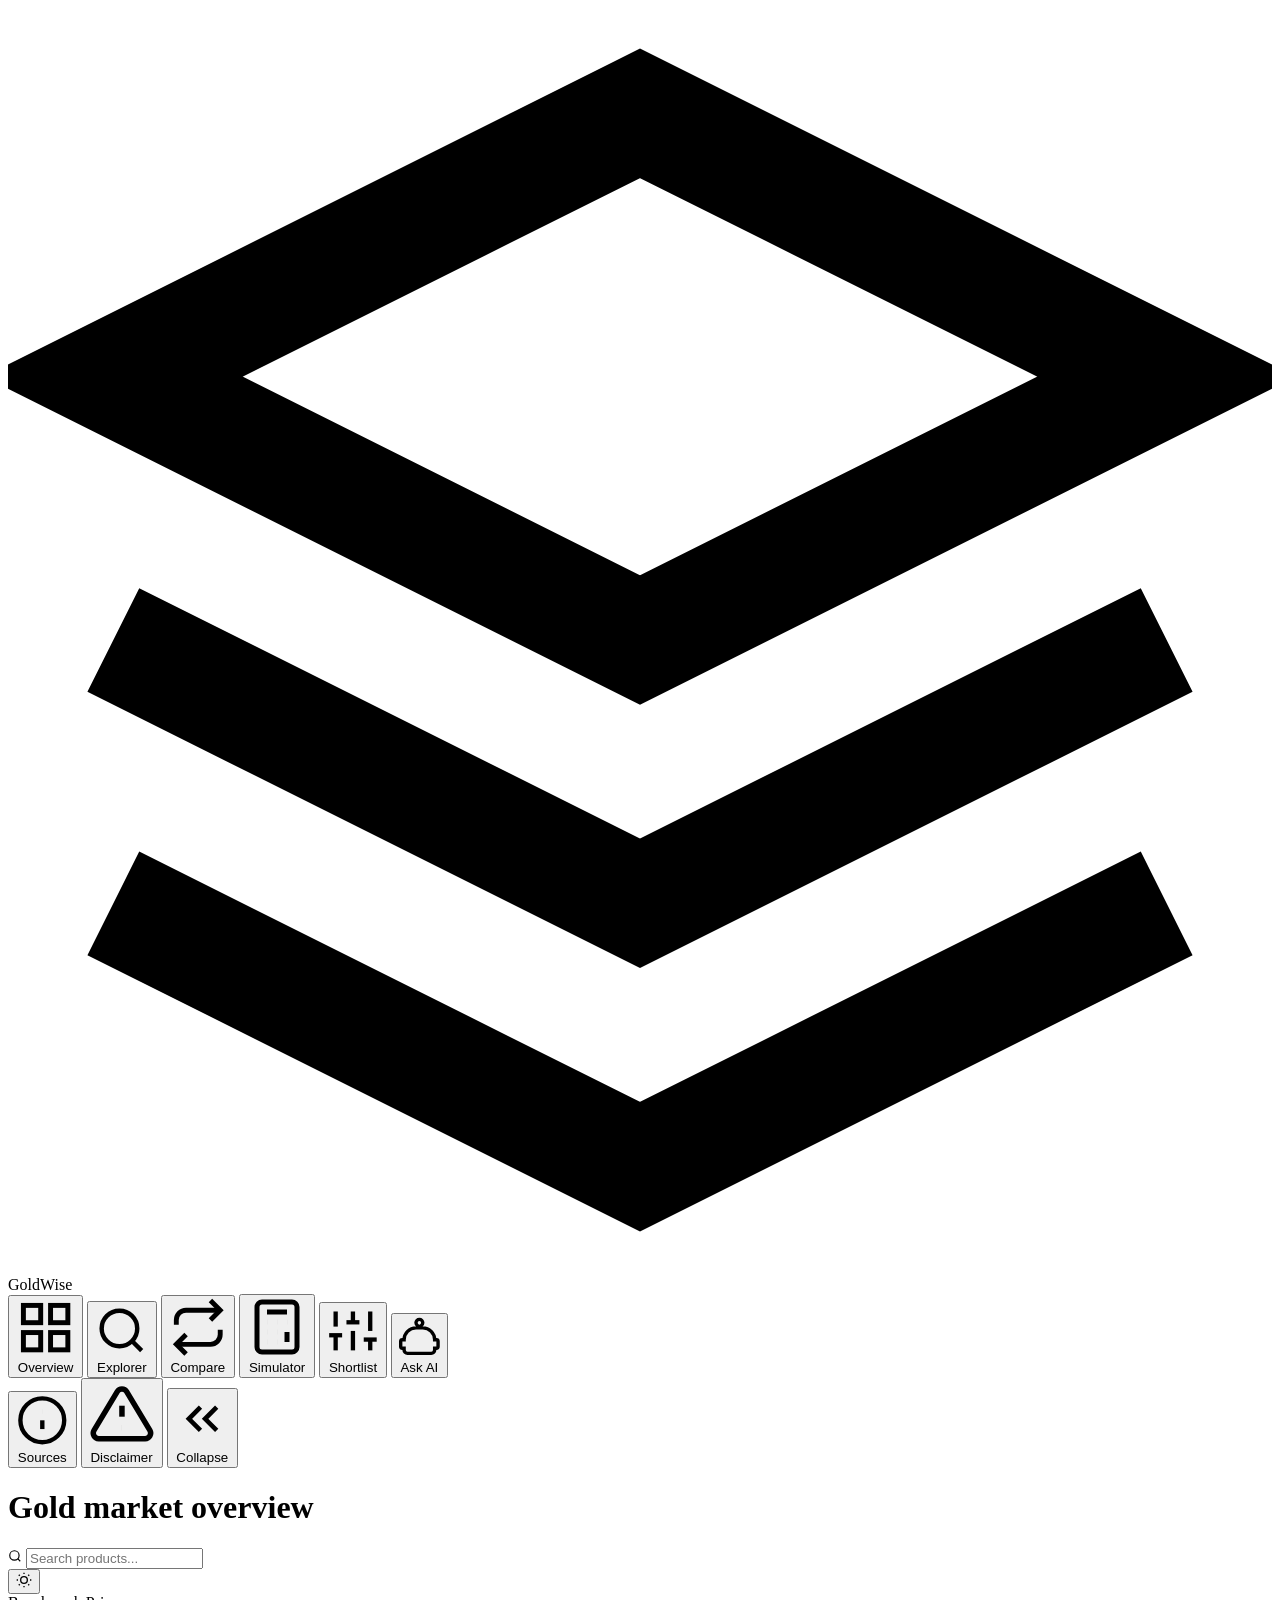
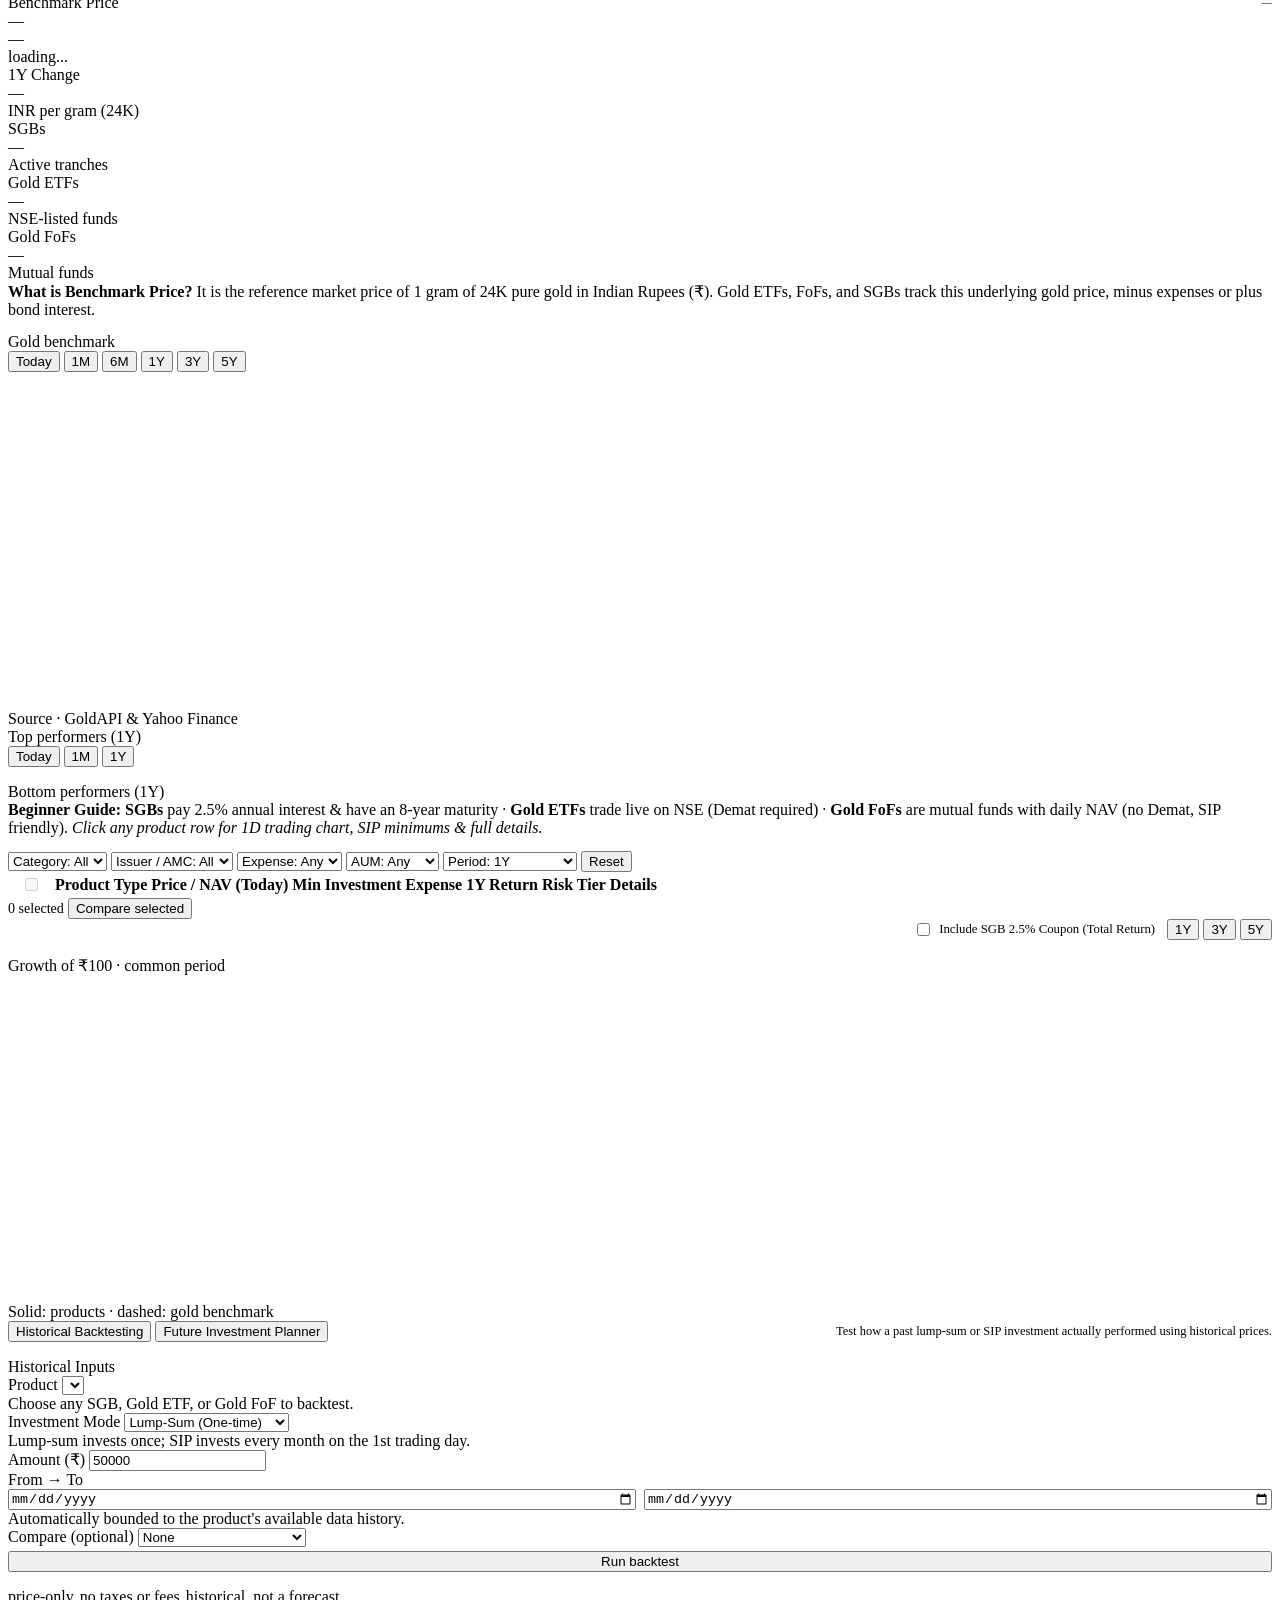
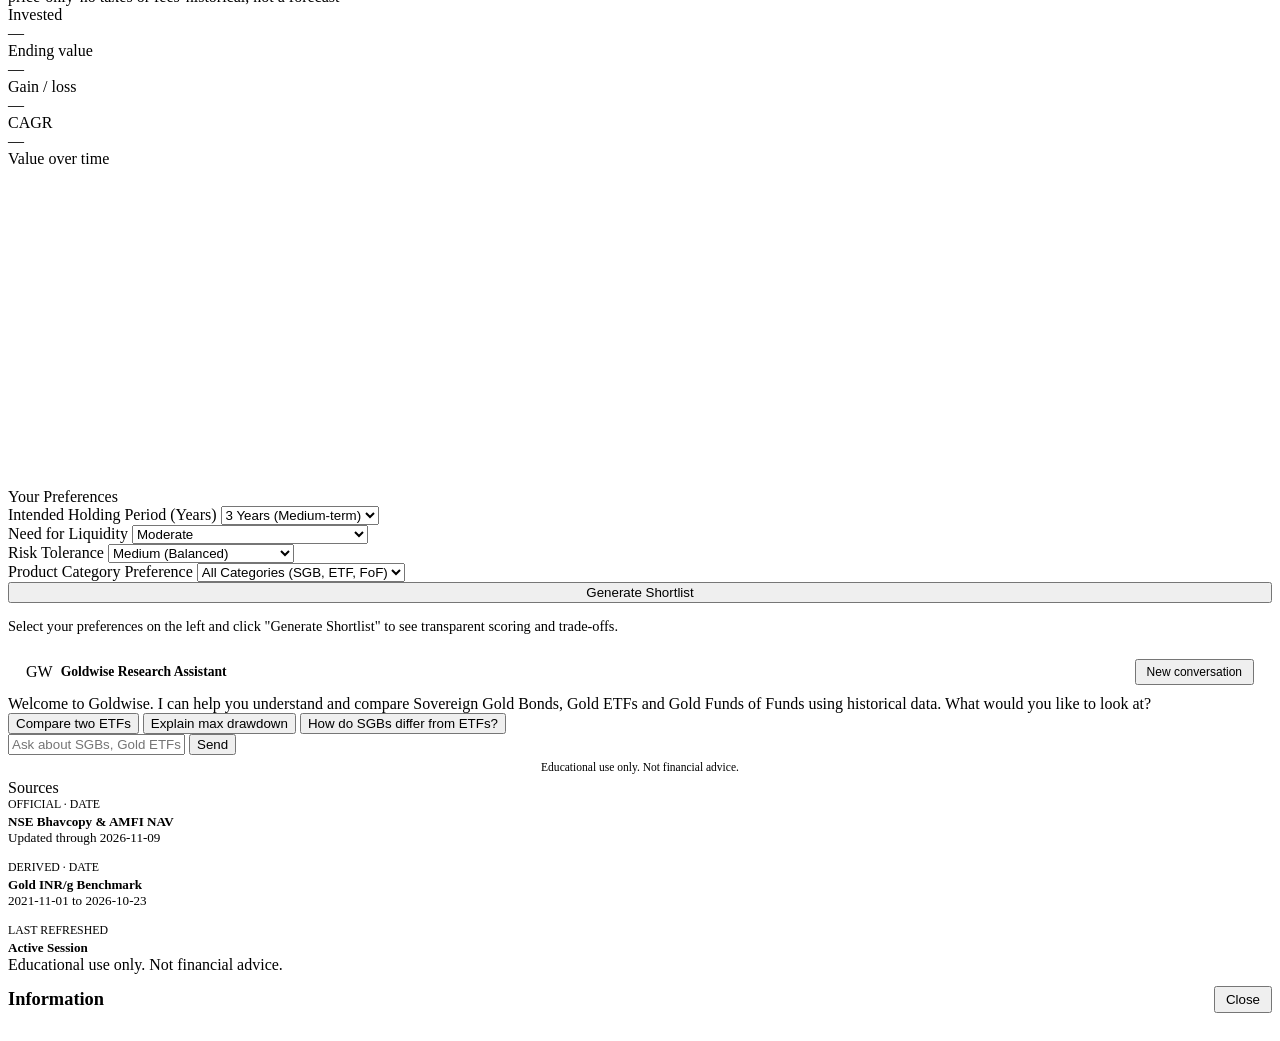
==== frontend/index.html @ 026c1738 "Initial commit: GoldWise investment platform with Vercel deployment support" ====
<!DOCTYPE html>
<html lang="en" data-theme="dark">
<head>
  <meta charset="UTF-8" />
  <meta name="viewport" content="width=device-width, initial-scale=1.0" />
  <title>GoldWise — Gold Investment Intelligence</title>
  <link rel="stylesheet" href="/css/styles.css" />
  <script>
    (function() {
      try {
        var t = new URLSearchParams(window.location.search).get('theme') || localStorage.getItem('gw_theme') || 'dark';
        document.documentElement.setAttribute('data-theme', t);
      } catch (e) {}
    })();
  </script>
  <!-- Plotly.js for Interactive Financial Charts -->
  <script src="https://cdn.plot.ly/plotly-2.32.0.min.js"></script>
</head>
<body>

<div class="app-container">

  <!-- LEFT SIDEBAR -->
  <aside class="sidebar" id="sidebar">
    <div class="brand">
      <svg class="brand-icon" viewBox="0 0 24 24" fill="none" stroke="currentColor" stroke-width="2.2">
        <path d="M12 2L2 7l10 5 10-5-10-5zM2 17l10 5 10-5M2 12l10 5 10-5"/>
      </svg>
      <div class="brand-name">Gold<span>Wise</span></div>
    </div>

    <nav class="nav-menu">
      <button class="nav-item active" data-tab="overview">
        <svg class="nav-icon" viewBox="0 0 24 24" fill="none" stroke="currentColor" stroke-width="2">
          <rect x="3" y="3" width="7" height="7"/><rect x="14" y="3" width="7" height="7"/>
          <rect x="14" y="14" width="7" height="7"/><rect x="3" y="14" width="7" height="7"/>
        </svg>
        <span class="nav-label">Overview</span>
      </button>

      <button class="nav-item" data-tab="explorer">
        <svg class="nav-icon" viewBox="0 0 24 24" fill="none" stroke="currentColor" stroke-width="2">
          <circle cx="11" cy="11" r="8"/><line x1="21" y1="21" x2="16.65" y2="16.65"/>
        </svg>
        <span class="nav-label">Explorer</span>
      </button>

      <button class="nav-item" data-tab="compare">
        <svg class="nav-icon" viewBox="0 0 24 24" fill="none" stroke="currentColor" stroke-width="2">
          <polyline points="17 1 21 5 17 9"/><path d="M3 11V9a4 4 0 0 1 4-4h14"/>
          <polyline points="7 23 3 19 7 15"/><path d="M21 13v2a4 4 0 0 1-4 4H3"/>
        </svg>
        <span class="nav-label">Compare</span>
      </button>

      <button class="nav-item" data-tab="simulator">
        <svg class="nav-icon" viewBox="0 0 24 24" fill="none" stroke="currentColor" stroke-width="2">
          <rect x="4" y="2" width="16" height="20" rx="2"/><line x1="8" y1="6" x2="16" y2="6"/>
          <line x1="16" y1="14" x2="16" y2="18"/><path d="M16 10h.01M12 10h.01M8 10h.01M12 14h.01M8 14h.01M12 18h.01M8 18h.01"/>
        </svg>
        <span class="nav-label">Simulator</span>
      </button>

      <button class="nav-item" data-tab="shortlist">
        <svg class="nav-icon" viewBox="0 0 24 24" fill="none" stroke="currentColor" stroke-width="2">
          <line x1="4" y1="21" x2="4" y2="14"/><line x1="4" y1="10" x2="4" y2="3"/>
          <line x1="12" y1="21" x2="12" y2="12"/><line x1="12" y1="8" x2="12" y2="3"/>
          <line x1="20" y1="21" x2="20" y2="16"/><line x1="20" y1="12" x2="20" y2="3"/>
          <line x1="1" y1="14" x2="7" y2="14"/><line x1="9" y1="8" x2="15" y2="8"/>
          <line x1="17" y1="16" x2="23" y2="16"/>
        </svg>
        <span class="nav-label">Shortlist</span>
      </button>

      <button class="nav-item" data-tab="assistant">
        <svg class="nav-icon" viewBox="0 0 24 24" fill="none" stroke="currentColor" stroke-width="2">
          <path d="M12 2a2 2 0 0 1 2 2c0 .74-.4 1.39-1 1.73V7h1a7 7 0 0 1 7 7h1a1 1 0 0 1 1 1v3a1 1 0 0 1-1 1h-1v1a2 2 0 0 1-2 2H5a2 2 0 0 1-2-2v-1H2a1 1 0 0 1-1-1v-3a1 1 0 0 1 1-1h1a7 7 0 0 1 7-7h1V5.73c-.6-.34-1-.99-1-1.73a2 2 0 0 1 2-2z"/>
        </svg>
        <span class="nav-label">Ask AI</span>
      </button>
    </nav>

    <div class="sidebar-secondary">
      <button class="nav-item" id="btn-sources">
        <svg class="nav-icon" viewBox="0 0 24 24" fill="none" stroke="currentColor" stroke-width="2">
          <circle cx="12" cy="12" r="10"/><line x1="12" y1="16" x2="12" y2="12"/><line x1="12" y1="8" x2="12.01" y2="8"/>
        </svg>
        <span class="nav-label">Sources</span>
      </button>

      <button class="nav-item" id="btn-disclaimer">
        <svg class="nav-icon" viewBox="0 0 24 24" fill="none" stroke="currentColor" stroke-width="2">
          <path d="M10.29 3.86L1.82 18a2 2 0 0 0 1.71 3h16.94a2 2 0 0 0 1.71-3L13.71 3.86a2 2 0 0 0-3.42 0z"/>
          <line x1="12" y1="9" x2="12" y2="13"/><line x1="12" y1="17" x2="12.01" y2="17"/>
        </svg>
        <span class="nav-label">Disclaimer</span>
      </button>

      <button class="nav-item" id="btn-collapse">
        <svg class="nav-icon" viewBox="0 0 24 24" fill="none" stroke="currentColor" stroke-width="2">
          <polyline points="11 17 6 12 11 7"/><polyline points="18 17 13 12 18 7"/>
        </svg>
        <span class="nav-label">Collapse</span>
      </button>
    </div>
  </aside>

  <!-- MAIN AREA -->
  <div class="main-wrapper">
    <!-- TOP HEADER -->
    <header class="top-bar">
      <h1 class="page-heading" id="page-title">Gold market overview</h1>
      <div class="top-actions">
        <div class="search-box">
          <svg width="14" height="14" viewBox="0 0 24 24" fill="none" stroke="currentColor" stroke-width="2" style="color:var(--text-muted)">
            <circle cx="11" cy="11" r="8"/><line x1="21" y1="21" x2="16.65" y2="16.65"/>
          </svg>
          <input type="text" id="global-search" placeholder="Search products..." />
        </div>
        <button class="theme-toggle-btn" id="theme-toggle" title="Toggle Dark / Light Mode">
          <svg id="theme-icon-sun" width="16" height="16" viewBox="0 0 24 24" fill="none" stroke="currentColor" stroke-width="2">
            <circle cx="12" cy="12" r="5"/><line x1="12" y1="1" x2="12" y2="3"/><line x1="12" y1="21" x2="12" y2="23"/>
            <line x1="4.22" y1="4.22" x2="5.64" y2="5.64"/><line x1="18.36" y1="18.36" x2="19.78" y2="19.78"/>
            <line x1="1" y1="12" x2="3" y2="12"/><line x1="21" y1="12" x2="23" y2="12"/>
            <line x1="4.22" y1="19.78" x2="5.64" y2="18.36"/><line x1="18.36" y1="5.64" x2="19.78" y2="4.22"/>
          </svg>
        </button>
      </div>
    </header>

    <!-- CONTENT VIEWPORT -->
    <main class="content-viewport">

      <!-- 1. OVERVIEW TAB -->
      <section class="page-tab active" id="tab-overview">
        <div class="kpi-grid">
          <div class="kpi-card">
            <div class="kpi-label" style="display:flex; justify-content:space-between; align-items:center;">
              <span>Benchmark Price</span>
              <span class="tag-note" id="ov-bench-status" style="font-size:0.65rem;">—</span>
            </div>
            <div class="kpi-value" id="ov-bench-price">—</div>
            <div class="kpi-sub" id="ov-bench-today">—</div>
            <div class="kpi-sub" id="ov-bench-meta">loading...</div>
          </div>
          <div class="kpi-card">
            <div class="kpi-label">1Y Change</div>
            <div class="kpi-value" id="ov-1y-change">—</div>
            <div class="kpi-sub">INR per gram (24K)</div>
          </div>
          <div class="kpi-card">
            <div class="kpi-label">SGBs</div>
            <div class="kpi-value" id="ov-count-sgb">—</div>
            <div class="kpi-sub">Active tranches</div>
          </div>
          <div class="kpi-card">
            <div class="kpi-label">Gold ETFs</div>
            <div class="kpi-value" id="ov-count-etf">—</div>
            <div class="kpi-sub">NSE-listed funds</div>
          </div>
          <div class="kpi-card">
            <div class="kpi-label">Gold FoFs</div>
            <div class="kpi-value" id="ov-count-fof">—</div>
            <div class="kpi-sub">Mutual funds</div>
          </div>
        </div>

        <div class="info-banner" style="margin-bottom:14px;">
          <strong>What is Benchmark Price?</strong> It is the reference market price of 1 gram of 24K pure gold in Indian Rupees (₹). Gold ETFs, FoFs, and SGBs track this underlying gold price, minus expenses or plus bond interest.
        </div>

        <div class="overview-mid-row">
          <div class="card overview-chart-card" style="margin-bottom:0;">
            <div class="card-title">
              <span>Gold benchmark</span>
              <div class="period-pill-group" id="ov-period-pills">
                <button class="period-pill" data-period="1D">Today</button>
                <button class="period-pill" data-period="1M">1M</button>
                <button class="period-pill" data-period="6M">6M</button>
                <button class="period-pill active" data-period="1Y">1Y</button>
                <button class="period-pill" data-period="3Y">3Y</button>
                <button class="period-pill" data-period="5Y">5Y</button>
              </div>
            </div>
            <div id="ov-benchmark-chart" style="flex:1; min-height:330px;"></div>
            <div class="kpi-sub" id="ov-chart-source" style="margin-top:8px;">Source · GoldAPI &amp; Yahoo Finance</div>
          </div>

          <div class="card" style="margin-bottom:0;">
            <div class="card-title">
              <span id="ov-perf-title">Top performers (1Y)</span>
              <div class="period-pill-group" id="ov-perf-pills">
                <button class="period-pill" data-perf="1D">Today</button>
                <button class="period-pill" data-perf="1M">1M</button>
                <button class="period-pill active" data-perf="1Y">1Y</button>
              </div>
            </div>
            <div class="performers-list" id="ov-top-performers"></div>
            <div class="card-title" style="margin-top:16px;" id="ov-bot-title">Bottom performers (1Y)</div>
            <div class="performers-list" id="ov-bottom-performers"></div>
          </div>
        </div>

        <div class="category-trio-row" id="ov-category-cards"></div>
      </section>

      <!-- 2. EXPLORER TAB -->
      <section class="page-tab" id="tab-explorer">
        <div class="info-banner" style="margin-bottom:14px;">
          <strong>Beginner Guide:</strong> <strong>SGBs</strong> pay 2.5% annual interest &amp; have an 8-year maturity · <strong>Gold ETFs</strong> trade live on NSE (Demat required) · <strong>Gold FoFs</strong> are mutual funds with daily NAV (no Demat, SIP friendly). <em>Click any product row for 1D trading chart, SIP minimums &amp; full details.</em>
        </div>

        <div class="filter-row">
          <select class="filter-select" id="exp-category">
            <option value="ALL">Category: All</option>
            <option value="SGB">SGB</option>
            <option value="ETF">Gold ETF</option>
            <option value="FOF">Gold FoF</option>
          </select>

          <select class="filter-select" id="exp-issuer">
            <option value="ALL">Issuer / AMC: All</option>
          </select>

          <select class="filter-select" id="exp-expense">
            <option value="">Expense: Any</option>
            <option value="0.0">0% (SGBs)</option>
            <option value="0.35">≤ 0.35%</option>
            <option value="0.55">≤ 0.55%</option>
          </select>

          <select class="filter-select" id="exp-aum">
            <option value="">AUM: Any</option>
            <option value="500">≥ ₹500 Cr</option>
            <option value="2000">≥ ₹2,000 Cr</option>
          </select>

          <select class="filter-select" id="exp-period">
            <option value="1D">Period: Today (1D)</option>
            <option value="1M">Period: 1M</option>
            <option value="6M">Period: 6M</option>
            <option value="1Y" selected>Period: 1Y</option>
            <option value="3Y">Period: 3Y</option>
            <option value="5Y">Period: 5Y</option>
          </select>

          <button class="btn btn-outline" id="exp-reset">Reset</button>
        </div>

        <div class="info-banner" id="cmp-takeaway" style="margin-bottom:14px; display:none;"></div>

        <div class="table-container">
          <table class="gw-table">
            <thead>
              <tr>
                <th style="width:40px;"><input type="checkbox" id="exp-select-all" disabled /></th>
                <th>Product</th>
                <th>Type</th>
                <th>Price / NAV (Today)</th>
                <th>Min Investment</th>
                <th>Expense</th>
                <th id="exp-period-col">1Y Return</th>
                <th>Risk Tier</th>
                <th>Details</th>
              </tr>
            </thead>
            <tbody id="exp-table-body"></tbody>
          </table>
        </div>

        <div class="floating-action-bar">
          <span id="exp-selected-count" style="font-size:0.88rem; color:var(--text-muted);">0 selected</span>
          <button class="btn btn-primary" id="btn-compare-selected">Compare selected</button>
        </div>
      </section>

      <!-- 3. COMPARE TAB -->
      <section class="page-tab" id="tab-compare">
        <div style="display:flex; align-items:center; justify-content:space-between; flex-wrap:wrap; gap:12px; margin-bottom:16px;">
          <div style="display:flex; align-items:center; gap:8px; flex-wrap:wrap;" id="cmp-chips-container">
            <!-- Selected chips dynamically populated -->
          </div>
          <div style="display:flex; align-items:center; gap:12px;">
            <label style="font-size:0.8rem; color:var(--text-muted); display:flex; align-items:center; gap:6px; cursor:pointer;">
              <input type="checkbox" id="cmp-sgb-coupon" /> Include SGB 2.5% Coupon (Total Return)
            </label>
            <div class="period-pill-group" id="cmp-period-pills">
              <button class="period-pill" data-period="1Y">1Y</button>
              <button class="period-pill active" data-period="3Y">3Y</button>
              <button class="period-pill" data-period="5Y">5Y</button>
            </div>
          </div>
        </div>

        <div class="card">
          <div class="card-title">
            <span id="cmp-chart-title">Growth of ₹100 · common period</span>
            <span style="font-size:0.75rem; color:var(--text-muted); font-weight:400;" id="cmp-common-window"></span>
          </div>
          <div id="cmp-growth-chart" style="height:320px;"></div>
          <div class="kpi-sub" style="margin-top:8px;">Solid: products · dashed: gold benchmark</div>
        </div>

        <div class="info-banner" id="cmp-takeaway" style="margin-bottom:14px; display:none;"></div>

        <div class="table-container">
          <table class="gw-table">
            <thead id="cmp-table-head"></thead>
            <tbody id="cmp-table-body"></tbody>
          </table>
        </div>
      </section>

      <!-- 4. SIMULATOR TAB -->
      <section class="page-tab" id="tab-simulator">
        <div style="display:flex; justify-content:space-between; align-items:center; flex-wrap:wrap; gap:12px; margin-bottom:16px;">
          <div class="period-pill-group" id="sim-tab-switcher">
            <button class="period-pill active" data-simview="historical">Historical Backtesting</button>
            <button class="period-pill" data-simview="future">Future Investment Planner</button>
          </div>
          <span style="font-size:0.78rem; color:var(--text-muted);" id="sim-mode-desc">Test how a past lump-sum or SIP investment actually performed using historical prices.</span>
        </div>

        <!-- 4A. HISTORICAL BACKTESTING -->
        <div class="simulator-layout" id="sim-historical-panel">
          <div class="card" style="margin-bottom:0;">
            <div class="card-title">Historical Inputs</div>

            <div class="form-group">
              <label class="form-label">Product</label>
              <select class="form-select" id="sim-product"></select>
              <div class="kpi-sub">Choose any SGB, Gold ETF, or Gold FoF to backtest.</div>
            </div>

            <div class="form-group">
              <label class="form-label">Investment Mode</label>
              <select class="form-select" id="sim-mode">
                <option value="lump_sum">Lump-Sum (One-time)</option>
                <option value="sip">Monthly SIP (Recurring)</option>
              </select>
              <div class="kpi-sub">Lump-sum invests once; SIP invests every month on the 1st trading day.</div>
            </div>

            <div class="form-group">
              <label class="form-label" id="sim-amount-label">Amount (₹)</label>
              <input type="number" class="form-input" id="sim-amount" value="50000" min="100" step="500" />
            </div>

            <div class="form-group">
              <label class="form-label">From → To</label>
              <div style="display:grid; grid-template-columns:1fr 1fr; gap:8px;">
                <input type="date" class="form-input" id="sim-start-date" />
                <input type="date" class="form-input" id="sim-end-date" />
              </div>
              <div class="kpi-sub">Automatically bounded to the product's available data history.</div>
            </div>

            <div class="form-group">
              <label class="form-label">Compare (optional)</label>
              <select class="form-select" id="sim-compare">
                <option value="NONE">None</option>
                <option value="BENCHMARK">Gold Benchmark (INR/g)</option>
              </select>
            </div>

            <button class="btn btn-primary" id="btn-run-sim" style="width:100%; margin-top:4px;">Run backtest</button>

            <div style="display:flex; flex-wrap:wrap; gap:6px; margin-top:16px;">
              <span class="tag-note">price-only</span>
              <span class="tag-note">no taxes or fees</span>
              <span class="tag-note">historical, not a forecast</span>
            </div>
          </div>

          <div>
            <div class="kpi-grid" style="grid-template-columns: repeat(4, 1fr);">
              <div class="kpi-card">
                <div class="kpi-label">Invested</div>
                <div class="kpi-value" id="sim-kpi-invested">—</div>
              </div>
              <div class="kpi-card">
                <div class="kpi-label">Ending value</div>
                <div class="kpi-value" id="sim-kpi-ending">—</div>
              </div>
              <div class="kpi-card">
                <div class="kpi-label">Gain / loss</div>
                <div class="kpi-value" id="sim-kpi-gain">—</div>
              </div>
              <div class="kpi-card">
                <div class="kpi-label" id="sim-kpi-rate-label">CAGR</div>
                <div class="kpi-value" id="sim-kpi-rate">—</div>
              </div>
            </div>

            <div class="card">
              <div class="card-title">Value over time</div>
              <div id="sim-chart" style="height:320px;"></div>
            </div>
          </div>
        </div>

        <!-- 4B. FUTURE INVESTMENT PLANNER -->
        <div class="simulator-layout" id="sim-future-panel" style="display:none;">
          <div class="card" style="margin-bottom:0;">
            <div class="card-title">Planner Inputs</div>

            <div class="form-group">
              <label class="form-label">Reference Product (optional)</label>
              <select class="form-select" id="fut-product">
                <option value="">General Gold Allocation</option>
              </select>
              <div class="kpi-sub">Used for context; projections are based on your assumed return below.</div>
            </div>

            <div class="form-group">
              <label class="form-label">Investment Mode</label>
              <select class="form-select" id="fut-mode">
                <option value="sip" selected>Monthly SIP (Recurring)</option>
                <option value="lump_sum">Lump-Sum (One-time)</option>
              </select>
              <div class="kpi-sub">SIP builds wealth gradually via monthly compounding.</div>
            </div>

            <div class="form-group">
              <label class="form-label" id="fut-amount-label">Monthly SIP Amount (₹)</label>
              <input type="number" class="form-input" id="fut-amount" value="5000" min="100" step="500" />
            </div>

            <div class="form-group">
              <label class="form-label">Investment Duration</label>
              <select class="form-select" id="fut-years">
                <option value="1">1 Year</option>
                <option value="3">3 Years</option>
                <option value="5" selected>5 Years</option>
                <option value="10">10 Years</option>
              </select>
            </div>

            <div class="form-group">
              <label class="form-label">Expected Base Annual Return (%)</label>
              <input type="number" class="form-input" id="fut-return" value="10" min="1" max="30" step="0.5" />
              <div class="kpi-sub">We also show Conservative (-3%) &amp; Optimistic (+3%) scenarios.</div>
            </div>

            <button class="btn btn-primary" id="btn-run-future" style="width:100%; margin-top:4px;">Calculate Scenarios</button>
          </div>

          <div>
            <div class="info-banner" style="margin-bottom:14px; border-left:3px solid var(--warning);">
              <strong>Disclaimer:</strong> These are <em>hypothetical mathematical scenarios</em> based on constant assumed returns — not guaranteed returns or market predictions. Actual gold prices fluctuate.
            </div>

            <div class="kpi-grid" style="grid-template-columns: repeat(4, 1fr);">
              <div class="kpi-card">
                <div class="kpi-label">Total Invested</div>
                <div class="kpi-value" id="fut-kpi-invested">—</div>
                <div class="kpi-sub" id="fut-kpi-duration">—</div>
              </div>
              <div class="kpi-card">
                <div class="kpi-label" id="fut-lbl-cons">Conservative</div>
                <div class="kpi-value" id="fut-kpi-cons">—</div>
                <div class="kpi-sub" id="fut-gain-cons">—</div>
              </div>
              <div class="kpi-card" style="border-color:var(--primary);">
                <div class="kpi-label" id="fut-lbl-base" style="color:var(--primary);">Base Case</div>
                <div class="kpi-value" id="fut-kpi-base" style="color:var(--primary);">—</div>
                <div class="kpi-sub" id="fut-gain-base">—</div>
              </div>
              <div class="kpi-card">
                <div class="kpi-label" id="fut-lbl-opt">Optimistic</div>
                <div class="kpi-value val-up" id="fut-kpi-opt">—</div>
                <div class="kpi-sub" id="fut-gain-opt">—</div>
              </div>
            </div>

            <div class="card">
              <div class="card-title">Scenario Growth Projection</div>
              <div id="fut-chart" style="height:320px;"></div>
            </div>
          </div>
        </div>
      </section>

      <!-- 5. SHORTLIST TAB -->
      <section class="page-tab" id="tab-shortlist">
        <div class="simulator-layout">
          <div class="card" style="margin-bottom:0;">
            <div class="card-title">Your Preferences</div>

            <div class="form-group">
              <label class="form-label">Intended Holding Period (Years)</label>
              <select class="form-select" id="sh-horizon">
                <option value="1">1 Year (Short-term)</option>
                <option value="3" selected>3 Years (Medium-term)</option>
                <option value="5">5+ Years (Long-term)</option>
              </select>
            </div>

            <div class="form-group">
              <label class="form-label">Need for Liquidity</label>
              <select class="form-select" id="sh-liquidity">
                <option value="High">High (Need quick intraday/daily exit)</option>
                <option value="Moderate" selected>Moderate</option>
                <option value="Flexible">Flexible (Can hold to maturity)</option>
              </select>
            </div>

            <div class="form-group">
              <label class="form-label">Risk Tolerance</label>
              <select class="form-select" id="sh-risk">
                <option value="Low">Low (Prioritize low volatility)</option>
                <option value="Medium" selected>Medium (Balanced)</option>
                <option value="High">High (Return focused)</option>
              </select>
            </div>

            <div class="form-group">
              <label class="form-label">Product Category Preference</label>
              <select class="form-select" id="sh-category">
                <option value="ALL" selected>All Categories (SGB, ETF, FoF)</option>
                <option value="SGB">Sovereign Gold Bonds (SGB)</option>
                <option value="ETF">Gold ETFs</option>
                <option value="FOF">Gold FoFs (Mutual Funds)</option>
              </select>
            </div>

            <button class="btn btn-primary" id="btn-run-shortlist" style="width:100%;">Generate Shortlist</button>
          </div>

          <div id="shortlist-results">
            <div class="card">
              <p style="color:var(--text-muted); font-size:0.9rem;">Select your preferences on the left and click "Generate Shortlist" to see transparent scoring and trade-offs.</p>
            </div>
          </div>
        </div>
      </section>

      <!-- 6. ASK AI TAB -->
      <section class="page-tab" id="tab-assistant">
        <div class="assistant-layout">
          <div class="chat-container">
            <div style="display:flex; justify-content:space-between; align-items:center; padding:10px 18px; border-bottom:1px solid var(--card-border); background:var(--sidebar-bg);">
              <div style="display:flex; align-items:center; gap:8px;">
                <span class="gw-monogram">GW</span>
                <span style="font-size:0.85rem; font-weight:600; color:var(--text);">Goldwise Research Assistant</span>
              </div>
              <button class="btn btn-outline" id="btn-new-chat" style="padding:4px 10px; font-size:0.75rem;">New conversation</button>
            </div>

            <div class="chat-messages" id="chat-messages">
              <div class="chat-column">
                <div class="chat-bubble assistant">
                  <div class="assistant-answer">Welcome to Goldwise. I can help you understand and compare Sovereign Gold Bonds, Gold ETFs and Gold Funds of Funds using historical data. What would you like to look at?</div>
                </div>
              </div>
            </div>

            <div class="chat-quick-prompts" id="chat-starter-bar">
              <button class="quick-prompt-chip" data-prompt="Compare two ETFs">Compare two ETFs</button>
              <button class="quick-prompt-chip" data-prompt="Explain max drawdown">Explain max drawdown</button>
              <button class="quick-prompt-chip" data-prompt="How do SGBs differ from ETFs?">How do SGBs differ from ETFs?</button>
            </div>

            <div class="chat-input-bar">
              <input type="text" id="chat-input" placeholder="Ask about SGBs, Gold ETFs, Gold FoFs, or historical metrics" />
              <button class="btn btn-primary" id="btn-chat-send">Send</button>
            </div>
            <div style="padding:6px 18px; font-size:0.72rem; color:var(--text-muted); text-align:center; border-top:1px solid var(--card-border); background:var(--sidebar-bg);">
              Educational use only. Not financial advice.
            </div>
          </div>

          <div class="source-sidebar">
            <div class="card-title">Sources</div>
            <div style="display:flex; flex-direction:column; gap:14px; font-size:0.82rem;">
              <div>
                <div style="color:var(--text-muted); font-size:0.74rem; text-transform:uppercase;">official · date</div>
                <div style="font-weight:600; margin-top:2px;">NSE Bhavcopy &amp; AMFI NAV</div>
                <div style="color:var(--text-muted);">Updated through 2026-11-09</div>
              </div>
              <div>
                <div style="color:var(--text-muted); font-size:0.74rem; text-transform:uppercase;">derived · date</div>
                <div style="font-weight:600; margin-top:2px;">Gold INR/g Benchmark</div>
                <div style="color:var(--text-muted);">2021-11-01 to 2026-10-23</div>
              </div>
              <div>
                <div style="color:var(--text-muted); font-size:0.74rem; text-transform:uppercase;">last refreshed</div>
                <div style="font-weight:600; margin-top:2px;" id="ai-last-refreshed">Active Session</div>
              </div>
            </div>
          </div>
        </div>
      </section>

    </main>

    <!-- FOOTER -->
    <footer class="app-footer">
      Educational use only. Not financial advice.
    </footer>
  </div>
</div>

<!-- MODAL FOR SOURCES / DISCLAIMER -->
<div class="modal-overlay" id="info-modal">
  <div class="modal-card">
    <div style="display:flex; justify-content:space-between; align-items:center; margin-bottom:16px;">
      <h2 id="modal-title" style="font-size:1.15rem; color:var(--primary);">Information</h2>
      <button class="btn btn-outline" id="modal-close" style="padding:4px 10px;">Close</button>
    </div>
    <div id="modal-body" style="font-size:0.86rem; line-height:1.6; color:var(--text);"></div>
  </div>
</div>

<script src="/js/app.js"></script>
<script src="/js/overview.js"></script>
<script src="/js/explorer.js"></script>
<script src="/js/compare.js"></script>
<script src="/js/simulator.js"></script>
<script src="/js/shortlist.js"></script>
<script src="/js/assistant.js"></script>
</body>
</html>
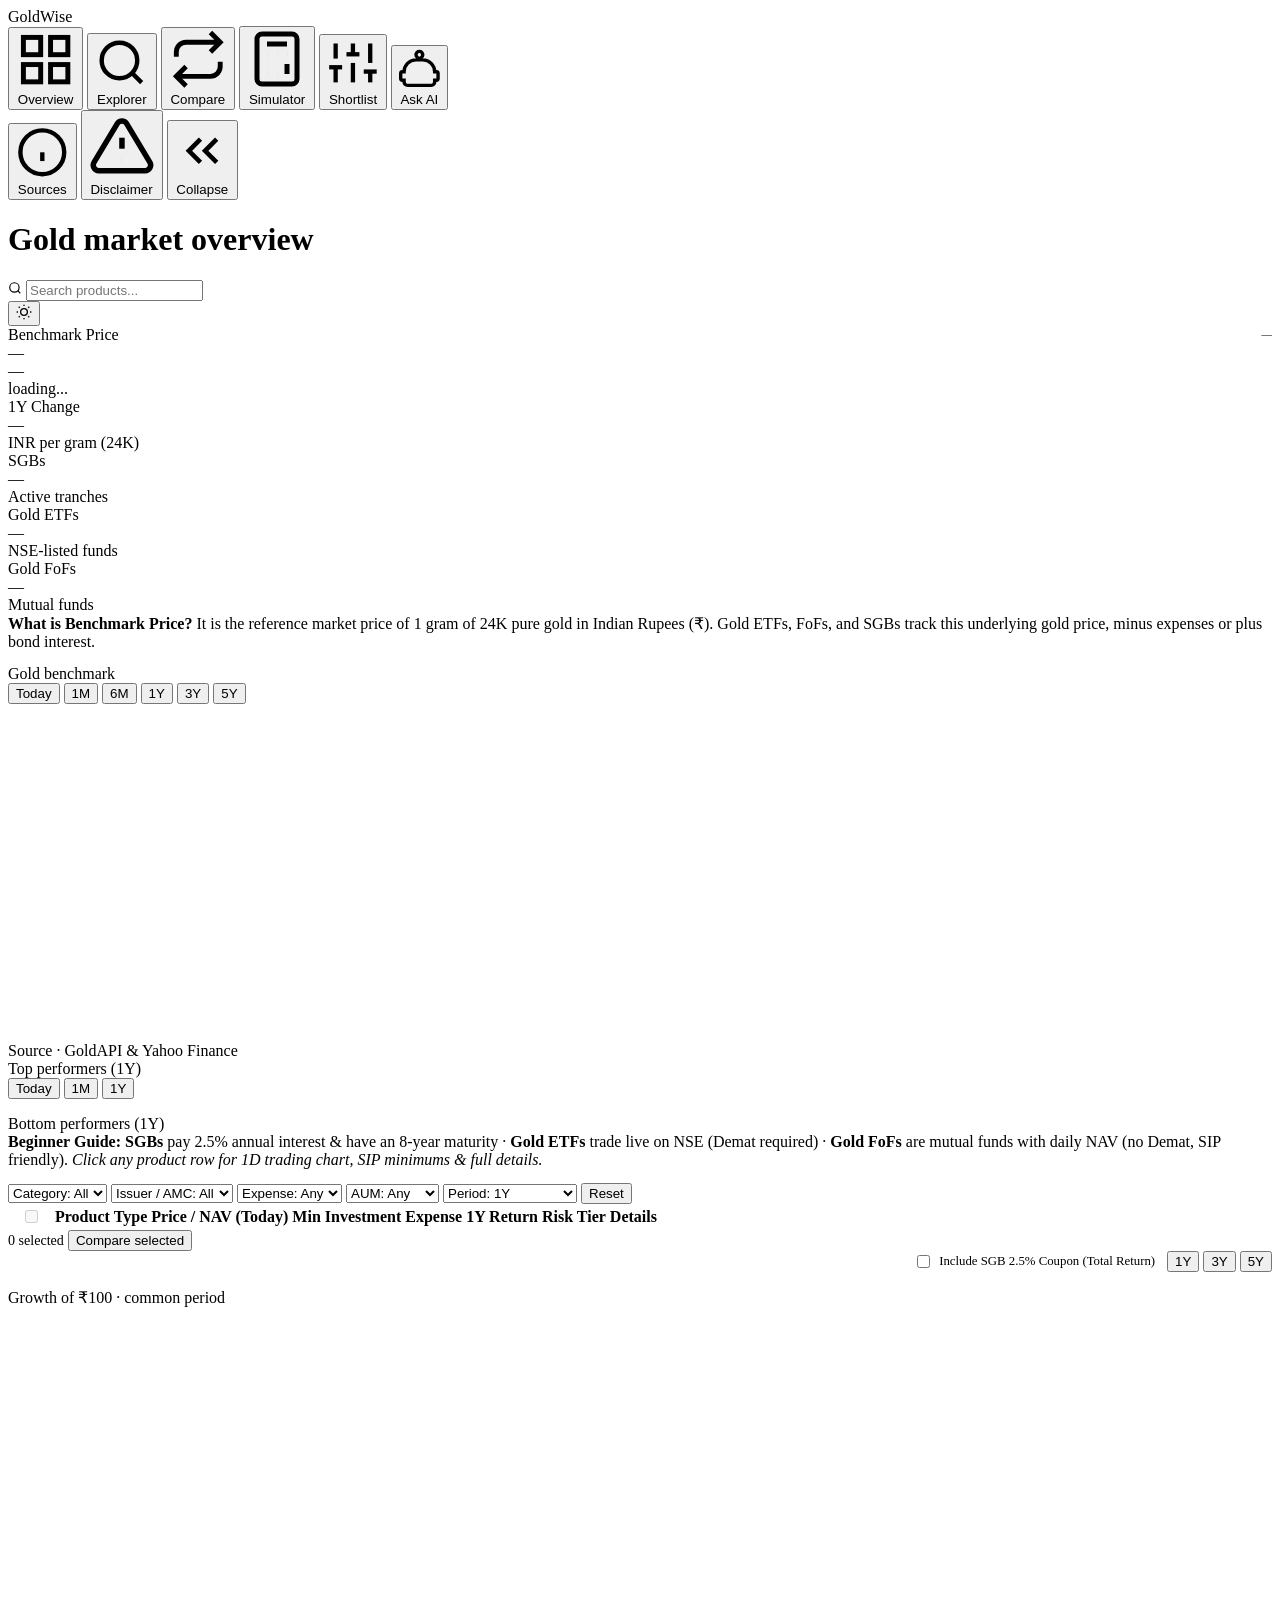
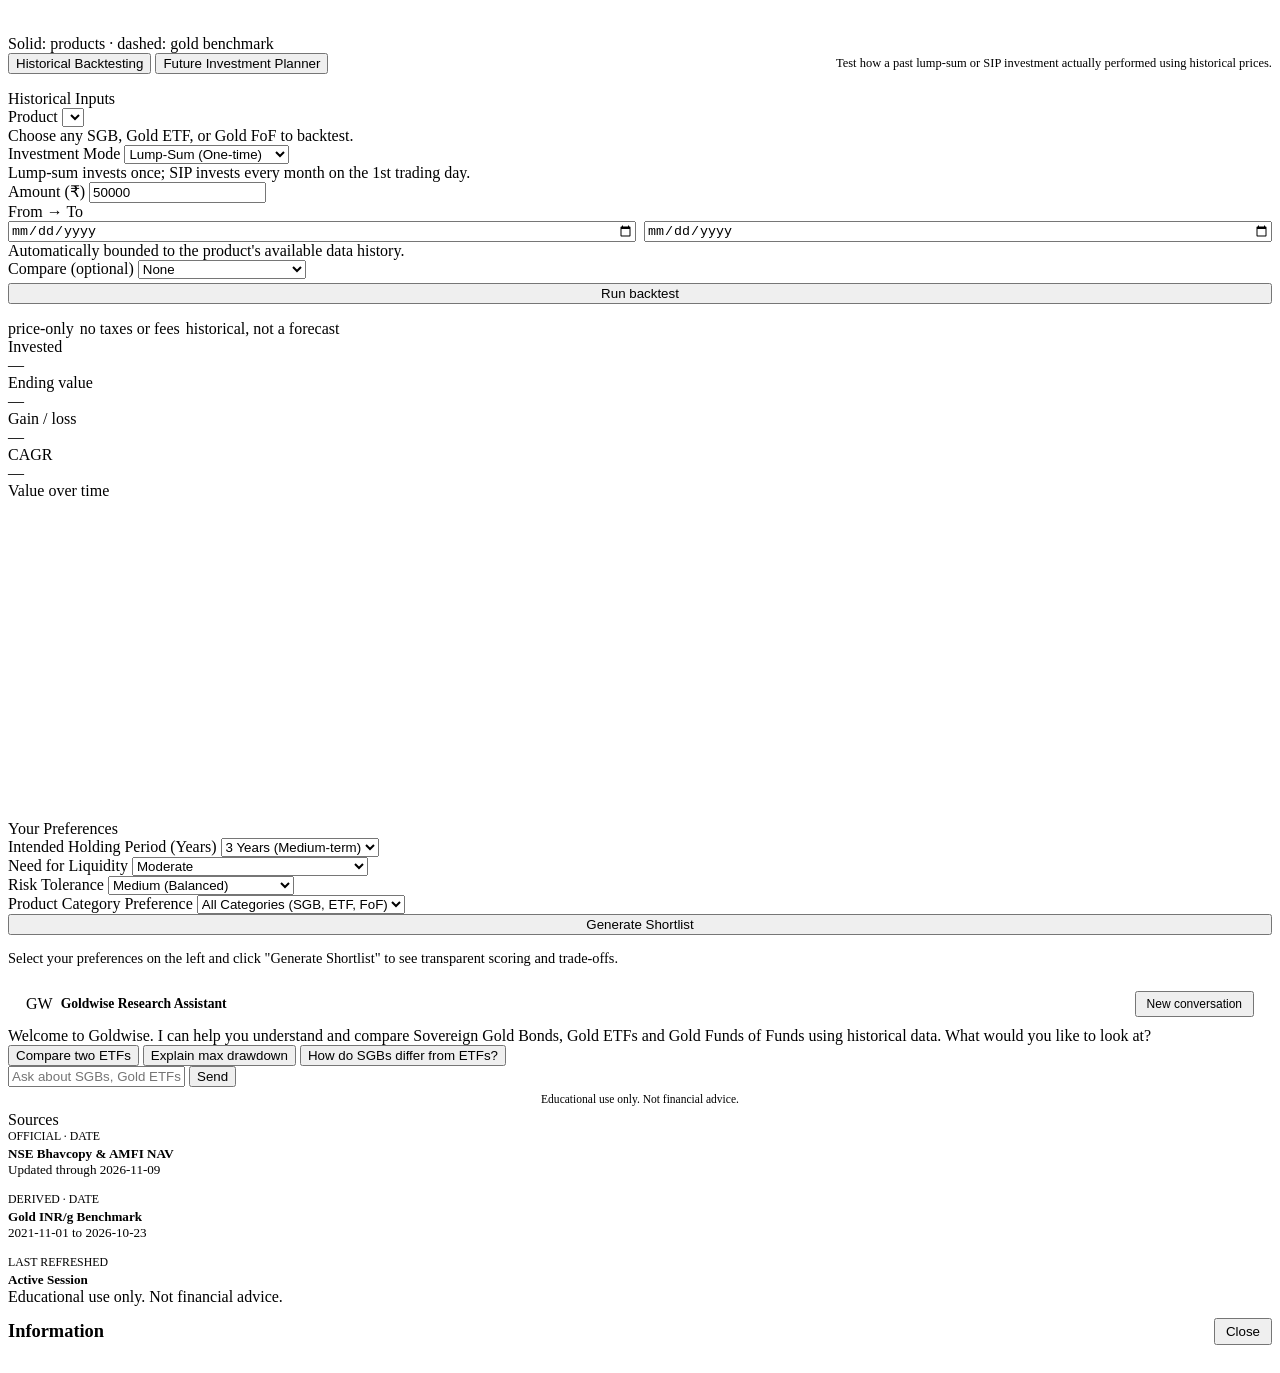
==== commit 5b51b1d4: "Update website color palette and typography to match reference images (Warm Champagne Light and Obsi" ====
--- a/frontend/index.html
+++ b/frontend/index.html
@@ -4,6 +4,10 @@
   <meta charset="UTF-8" />
   <meta name="viewport" content="width=device-width, initial-scale=1.0" />
   <title>GoldWise — Gold Investment Intelligence</title>
+  <!-- Google Fonts: Newsreader (Editorial Serif), Playfair Display, Cinzel, Plus Jakarta Sans -->
+  <link rel="preconnect" href="https://fonts.googleapis.com">
+  <link rel="preconnect" href="https://fonts.gstatic.com" crossorigin>
+  <link href="https://fonts.googleapis.com/css2?family=Cinzel:wght@600;700&family=Newsreader:ital,opsz,wght@0,6..72,500;0,6..72,600;0,6..72,700;1,6..72,500&family=Playfair+Display:ital,wght@0,600;0,700;1,600&family=Plus+Jakarta+Sans:wght@400;500;600;700&display=swap" rel="stylesheet">
   <link rel="stylesheet" href="/css/styles.css" />
   <script>
     (function() {
@@ -23,10 +27,8 @@
   <!-- LEFT SIDEBAR -->
   <aside class="sidebar" id="sidebar">
     <div class="brand">
-      <svg class="brand-icon" viewBox="0 0 24 24" fill="none" stroke="currentColor" stroke-width="2.2">
-        <path d="M12 2L2 7l10 5 10-5-10-5zM2 17l10 5 10-5M2 12l10 5 10-5"/>
-      </svg>
-      <div class="brand-name">Gold<span>Wise</span></div>
+      <div class="brand-coin" aria-hidden="true"></div>
+      <div class="brand-name">GoldWise</div>
     </div>
 
     <nav class="nav-menu">
@@ -134,7 +136,7 @@
       <!-- 1. OVERVIEW TAB -->
       <section class="page-tab active" id="tab-overview">
         <div class="kpi-grid">
-          <div class="kpi-card">
+          <div class="kpi-card kpi-featured">
             <div class="kpi-label" style="display:flex; justify-content:space-between; align-items:center;">
               <span>Benchmark Price</span>
               <span class="tag-note" id="ov-bench-status" style="font-size:0.65rem;">—</span>
